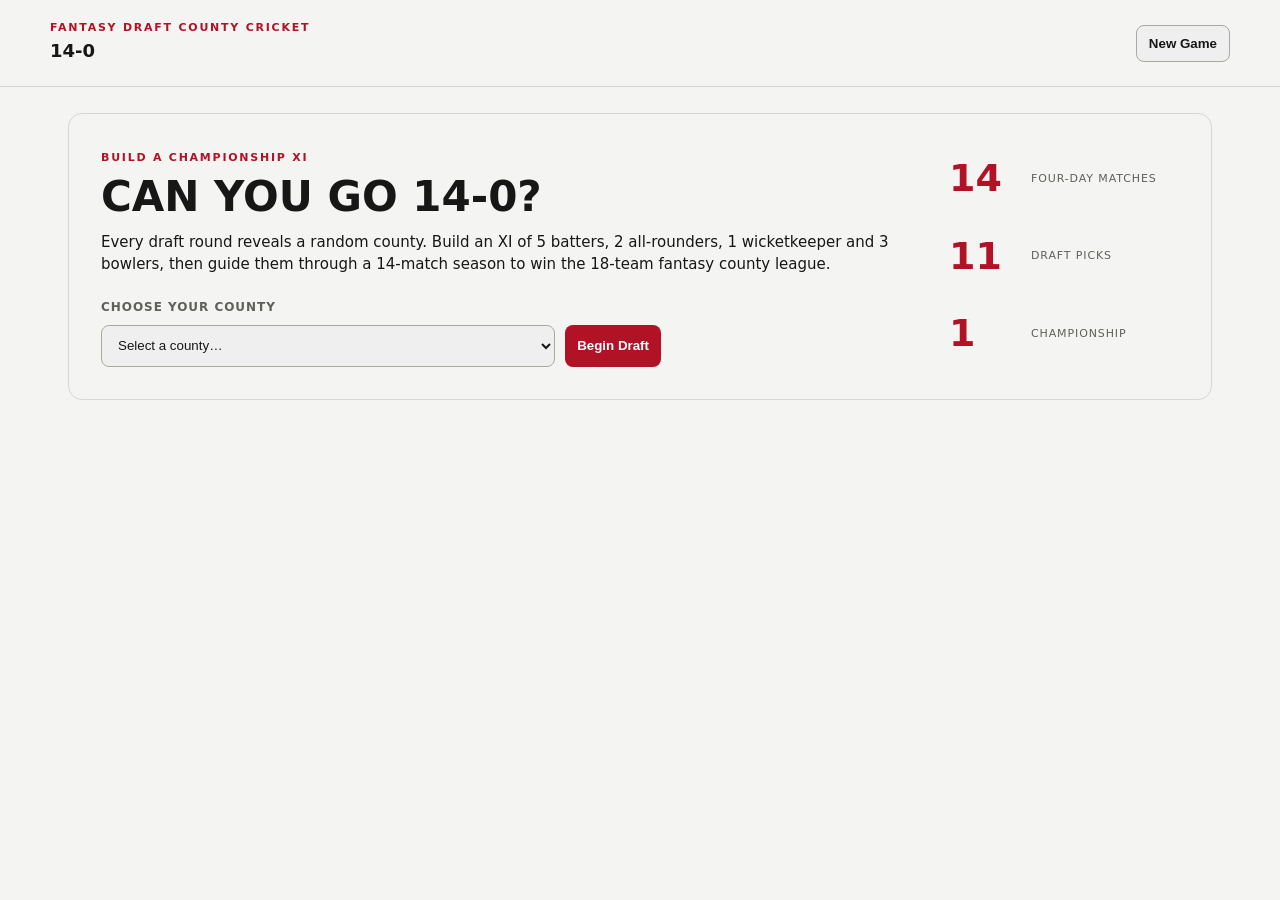
==== index.html @ 0d9f67fb "Add files via upload" ====
<!doctype html><html><head><meta charset="utf-8"><meta name="viewport" content="width=device-width,initial-scale=1"><title>14-0: Fantasy Draft County Cricket</title><link rel="stylesheet" href="style.css"></head>
<body><header><div><div class="eyebrow">FANTASY DRAFT COUNTY CRICKET</div><h1>14-0</h1></div><button id="reset">New Game</button></header>
<main>
<section id="setup" class="panel hero"><div><span class="kicker">BUILD A CHAMPIONSHIP XI</span><h2>CAN YOU GO 14-0?</h2><p>Every draft round reveals a random county. Build an XI of 5 batters, 2 all-rounders, 1 wicketkeeper and 3 bowlers, then guide them through a 14-match season to win the 18-team fantasy county league.</p><div class="franchise-picker"><label for="county">Choose your county</label><select id="county"></select><button class="primary" id="start">Begin Draft</button></div></div><div class="hero-stat"><b>14</b><span>FOUR-DAY MATCHES</span><b>11</b><span>DRAFT PICKS</span><b>1</b><span>CHAMPIONSHIP</span></div></section>

<section id="draft" class="hide">
<div class="topline"><div><span class="kicker">DRAFT ROOM</span><h2 id="draftRound"></h2></div><div id="quota"></div></div>
<div id="reveal" class="reveal"><small>YOUR COUNTY THIS ROUND</small><strong id="revealCounty">?</strong></div>
<div class="draft-grid"><div class="panel"><div class="filters"><input id="search" placeholder="Search player"><select id="role"><option value="ALL">All roles</option><option>BAT</option><option>AR</option><option>WK</option><option>BOWL</option></select></div><div id="players" class="cards"></div></div><div class="panel"><h3>Your XI</h3><div id="draftXI"></div></div></div>
</section>

<section id="season" class="hide">
<div class="dashboard-head"><div><span class="kicker">COUNTY CHAMPIONSHIP</span><h2 id="seasonTitle"></h2><div id="formStrip" class="formstrip"></div></div><div class="record-box"><span>POSITION</span><b id="position">–</b><span>POINTS</span><b id="points">0</b></div></div>
<div id="calendar" class="calendar"></div>
<div id="preMatch" class="panel prematch"></div><div id="seasonCompleteActions" class="season-complete-actions hide"><div><span class="kicker">SEASON COMPLETE</span><b>Review your fixtures, scorecards, table and records before continuing.</b></div><button class="primary" id="viewSummary">Next · Season Summary</button></div>
<div class="dashgrid"><div class="panel"><h3>Squad & selection</h3><p class="muted">Click two players to swap their batting-order positions. Form and BAT/BOWL ability affect match performance.</p><div id="squad"></div></div><div class="panel"><h3>Championship table</h3><div id="table"></div></div></div>
<div class="dashgrid"><div class="panel"><h3>Season leaders</h3><div class="twocol"><div><h4>Runs</h4><div id="bat"></div></div><div><h4>Wickets</h4><div id="bowl"></div></div></div></div><div class="panel"><h3>Season records</h3><div id="records"></div></div></div>
</section>

<section id="awards" class="hide panel awards"><span class="kicker">SEASON COMPLETE</span><h2 id="awardTitle"></h2><div id="awardGrid" class="awardgrid"></div><button class="primary" id="again">Start New Season</button></section>
</main>

<div id="scoreModal" class="modal hide"><div class="modal-card"><div class="modal-head"><div><span class="kicker">MATCH SCORECARD</span><h2 id="modalTitle"></h2></div><button id="closeModal">Close</button></div><div id="scorecard"></div></div></div>
<div id="revealModal" class="modal hide"><div class="result-reveal"><div id="dayReveal"></div><div id="resultReveal"></div><button id="continueResult" class="primary hide">Continue</button></div></div>
<script src="data.js"></script><script src="game.js"></script></body></html>
---- style.css ----
*{box-sizing:border-box}body{margin:0;background:#f4f4f2;color:#171717;font:15px/1.45 system-ui,-apple-system,Segoe UI,sans-serif}header{display:flex;justify-content:space-between;align-items:center;padding:20px max(20px,calc((100% - 1180px)/2));border-bottom:1px solid #d1d1ce;background:#171717fff;position:sticky;top:0;z-index:10}h1,h2,h3,h4,p{margin-top:0}h1{font-size:18px;margin:2px 0}.eyebrow,.kicker{font-size:11px;letter-spacing:.16em;color:#b11226;font-weight:800}main{max-width:1180px;margin:auto;padding:26px 18px 70px}.panel{background:#171717fff;border:1px solid #d7d7d3;border-radius:14px;padding:18px}.hero{display:grid;grid-template-columns:1fr 230px;gap:28px;padding:32px}.hero h2{font-size:42px;line-height:1;margin:8px 0 14px}.hero-stat{display:grid;grid-template-columns:70px 1fr;align-items:center;gap:12px}.hero-stat b{font-size:38px;color:#b11226}.hero-stat span{font-size:11px;letter-spacing:.08em;color:#5f5f5b}button,select,input{background:#171717fff;color:#171717;border:1px solid #a9a9a4;border-radius:8px;padding:10px 12px}button{cursor:pointer;font-weight:800}.primary{background:#b11226;color:#ffffff;border:0}.hide{display:none!important}.topline,.dashboard-head,.modal-head{display:flex;justify-content:space-between;align-items:flex-start;gap:15px}.reveal{text-align:center;margin:14px 0 18px;padding:18px;border:1px solid #d0d0cc;border-radius:14px;background:radial-gradient(circle,#f8f8f6,#ececea)}.reveal strong{display:block;font-size:38px;margin-top:4px}.draft-grid,.dashgrid{display:grid;grid-template-columns:1.4fr 1fr;gap:16px;margin-bottom:16px}.filters{display:flex;gap:8px;margin-bottom:12px}.cards{display:grid;grid-template-columns:repeat(2,1fr);gap:10px}.player-card{padding:14px;border:1px solid #d0d0cc;border-radius:12px;background:#ffffff}.player-card h3{margin-bottom:2px}.stats{display:flex;gap:8px;margin:10px 0}.stat{background:#f0f0ed;padding:5px 8px;border-radius:6px;font-size:12px}.trait{display:inline-block;border:1px solid #a9a9a4;border-radius:20px;padding:3px 7px;font-size:10px;color:#555552}.quota{display:flex;gap:6px;flex-wrap:wrap}.quota span{padding:6px 9px;border-radius:7px;background:#eeeeeb}.quota .done{background:#171717;color:#ffffff}.calendar{display:grid;grid-template-columns:repeat(7,1fr);gap:8px;margin:18px 0}.fixture{min-height:76px;padding:9px;border:1px solid #d1d1cd;border-radius:10px;background:#ffffff;font-size:11px}.fixture.current{outline:2px solid #b11226}.fixture.done{cursor:pointer}.fixture .res{font-size:20px;font-weight:900;display:block}.W{color:#137a35}.L{color:#b11226}.D{color:#8a6410}.prematch{display:grid;grid-template-columns:1.3fr .8fr .8fr auto;gap:14px;align-items:center;margin-bottom:16px}.bigfixture{font-size:23px;font-weight:900}.condition{font-size:12px;color:#686864}.record-box{display:grid;grid-template-columns:auto auto;gap:2px 10px;text-align:right}.record-box span{font-size:9px;color:#6c6c68}.record-box b{font-size:22px}.row{display:flex;justify-content:space-between;align-items:center;gap:8px;padding:8px;border-bottom:1px solid #ddddda}.selectrow{cursor:pointer}.selectrow.selected{outline:1px solid #b11226;background:#f5e8ea}.form{font-size:11px}.up{color:#137a35}.down{color:#b11226}.muted{color:#686864;font-size:12px}.trow{display:grid;grid-template-columns:28px 1fr 35px 35px 35px 45px;gap:5px;padding:6px;border-bottom:1px solid #ddddda}.trow.me{background:#f7e7e9}.head{font-size:10px;color:#6c6c68}.twocol{display:grid;grid-template-columns:1fr 1fr;gap:18px}.record{padding:9px;border-bottom:1px solid #ddddda}.modal{position:fixed;inset:0;background:#000c;z-index:30;padding:20px;overflow:auto}.modal-card{max-width:900px;margin:20px auto;background:#ffffff;border:1px solid #b9b9b4;border-radius:16px;padding:20px}.innings-card{margin:18px 0;border:1px solid #d2d2ce;border-radius:10px;overflow:hidden}.innings-title{display:flex;justify-content:space-between;background:#eeeeeb;padding:11px;font-weight:800}.score-row{display:grid;grid-template-columns:1fr 1.5fr 52px 42px 42px 55px;gap:7px;padding:7px 11px;border-top:1px solid #e0e0dc}.bowling-row{display:grid;grid-template-columns:1fr 55px 55px 55px 55px;gap:7px;padding:7px 11px;border-top:1px solid #e0e0dc}.section-label{padding:8px 11px;background:#171717;color:#ffffff;font-size:10px;font-weight:800}.result-banner{font-size:21px;font-weight:900;padding:14px;background:#f0f0ed;border-radius:10px}.potm{padding:12px;margin:10px 0;border:1px solid #a9a9a4;border-radius:9px}.result-reveal{max-width:650px;margin:15vh auto;text-align:center;background:#ffffff;border:1px solid #b9b9b4;border-radius:18px;padding:35px}.daycard{font-size:28px;font-weight:900;margin:12px}.finalresult{font-size:32px;font-weight:950;margin:20px}.awardgrid{display:grid;grid-template-columns:repeat(3,1fr);gap:12px;margin:20px 0}.award{background:#f2f2ef;border-radius:10px;padding:16px}.award b{display:block;font-size:20px;margin-top:5px}.awards{text-align:center}.awards h2{font-size:38px}.tag{font-size:10px;padding:3px 6px;border:1px solid #aaa9a4;border-radius:6px}@media(max-width:800px){.hero,.draft-grid,.dashgrid,.prematch{grid-template-columns:1fr}.calendar{grid-template-columns:repeat(2,1fr)}.cards{grid-template-columns:1fr}.hero h2{font-size:32px}.awardgrid{grid-template-columns:1fr}.score-row{grid-template-columns:1fr 42px 38px}.dismissal,.sr,.fours{display:none}}
.franchise-picker{display:grid;grid-template-columns:minmax(180px,1fr) auto;gap:10px;align-items:end;max-width:560px;margin-top:24px}
.franchise-picker label{grid-column:1/-1;display:block;margin:0 0 -2px;font-size:12px;font-weight:800;letter-spacing:.08em;text-transform:uppercase;color:#5f5f5b}
.franchise-picker select{width:100%;min-height:42px}
.franchise-picker button{min-height:42px;white-space:nowrap}
.fixture{position:relative;overflow:hidden}
.fixture>b{display:block;margin:5px 0 7px;color:#171717;font-size:13px;line-height:1.2}
.fixture small{display:block;color:#73736f;line-height:1.25}
.fixture .condition{display:block;color:#6b6b67;margin-top:6px}
.fixture.done{background:#171717fff}
.fixture.done .res{position:static;display:block;margin:5px 0 2px;font-size:23px;line-height:1;font-weight:950;text-shadow:none}
.fixture.done small:last-child{color:#73736f;font-size:10px}
.season-complete-actions{display:flex;justify-content:space-between;align-items:center;gap:18px;margin:-2px 0 16px;padding:16px 18px;background:#f0f0ed;border:1px solid #b9b9b4;border-radius:12px}
.season-complete-actions b{display:block;margin-top:4px}
@media(max-width:650px){.franchise-picker{grid-template-columns:1fr}.franchise-picker label{grid-column:auto}.season-complete-actions{align-items:stretch;flex-direction:column}.season-complete-actions button{width:100%}}

/* Cricket palette: whites, red-ball accents and black typography. Game logic unchanged. */
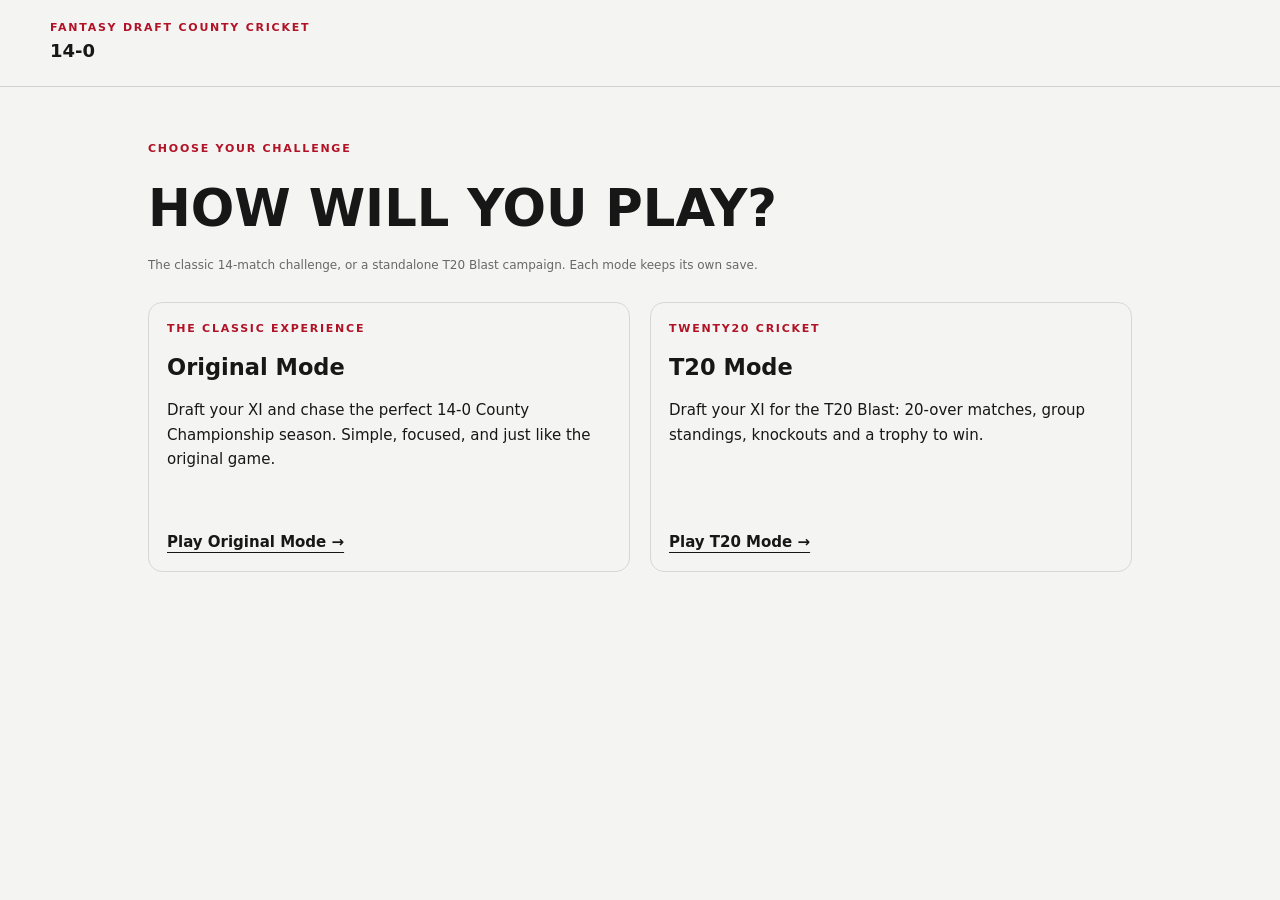
==== commit 384df81d: "Version 2 Changelog: - T20 Mode added - Mobile friendly interface created" ====
--- a/index.html
+++ b/index.html
@@ -1,26 +1 @@
-<!doctype html><html><head><meta charset="utf-8"><meta name="viewport" content="width=device-width,initial-scale=1"><title>14-0: Fantasy Draft County Cricket</title><link rel="stylesheet" href="style.css"></head>
-<body><header><div><div class="eyebrow">FANTASY DRAFT COUNTY CRICKET</div><h1>14-0</h1></div><button id="reset">New Game</button></header>
-<main>
-<section id="setup" class="panel hero"><div><span class="kicker">BUILD A CHAMPIONSHIP XI</span><h2>CAN YOU GO 14-0?</h2><p>Every draft round reveals a random county. Build an XI of 5 batters, 2 all-rounders, 1 wicketkeeper and 3 bowlers, then guide them through a 14-match season to win the 18-team fantasy county league.</p><div class="franchise-picker"><label for="county">Choose your county</label><select id="county"></select><button class="primary" id="start">Begin Draft</button></div></div><div class="hero-stat"><b>14</b><span>FOUR-DAY MATCHES</span><b>11</b><span>DRAFT PICKS</span><b>1</b><span>CHAMPIONSHIP</span></div></section>
-
-<section id="draft" class="hide">
-<div class="topline"><div><span class="kicker">DRAFT ROOM</span><h2 id="draftRound"></h2></div><div id="quota"></div></div>
-<div id="reveal" class="reveal"><small>YOUR COUNTY THIS ROUND</small><strong id="revealCounty">?</strong></div>
-<div class="draft-grid"><div class="panel"><div class="filters"><input id="search" placeholder="Search player"><select id="role"><option value="ALL">All roles</option><option>BAT</option><option>AR</option><option>WK</option><option>BOWL</option></select></div><div id="players" class="cards"></div></div><div class="panel"><h3>Your XI</h3><div id="draftXI"></div></div></div>
-</section>
-
-<section id="season" class="hide">
-<div class="dashboard-head"><div><span class="kicker">COUNTY CHAMPIONSHIP</span><h2 id="seasonTitle"></h2><div id="formStrip" class="formstrip"></div></div><div class="record-box"><span>POSITION</span><b id="position">–</b><span>POINTS</span><b id="points">0</b></div></div>
-<div id="calendar" class="calendar"></div>
-<div id="preMatch" class="panel prematch"></div><div id="seasonCompleteActions" class="season-complete-actions hide"><div><span class="kicker">SEASON COMPLETE</span><b>Review your fixtures, scorecards, table and records before continuing.</b></div><button class="primary" id="viewSummary">Next · Season Summary</button></div>
-<div class="dashgrid"><div class="panel"><h3>Squad & selection</h3><p class="muted">Click two players to swap their batting-order positions. Form and BAT/BOWL ability affect match performance.</p><div id="squad"></div></div><div class="panel"><h3>Championship table</h3><div id="table"></div></div></div>
-<div class="dashgrid"><div class="panel"><h3>Season leaders</h3><div class="twocol"><div><h4>Runs</h4><div id="bat"></div></div><div><h4>Wickets</h4><div id="bowl"></div></div></div></div><div class="panel"><h3>Season records</h3><div id="records"></div></div></div>
-</section>
-
-<section id="awards" class="hide panel awards"><span class="kicker">SEASON COMPLETE</span><h2 id="awardTitle"></h2><div id="awardGrid" class="awardgrid"></div><button class="primary" id="again">Start New Season</button></section>
-</main>
-
-<div id="scoreModal" class="modal hide"><div class="modal-card"><div class="modal-head"><div><span class="kicker">MATCH SCORECARD</span><h2 id="modalTitle"></h2></div><button id="closeModal">Close</button></div><div id="scorecard"></div></div></div>
-<div id="revealModal" class="modal hide"><div class="result-reveal"><div id="dayReveal"></div><div id="resultReveal"></div><button id="continueResult" class="primary hide">Continue</button></div></div>
-<script src="data.js"></script><script src="game.js"></script></body></html>
-
+<!doctype html><html lang="en"><head><meta charset="utf-8"><meta name="viewport" content="width=device-width,initial-scale=1"><title>14-0 · Choose Your Mode</title><link rel="stylesheet" href="style.css"><link rel="stylesheet" href="mobile.css"></head><body><header><div><div class="eyebrow">FANTASY DRAFT COUNTY CRICKET</div><h1>14-0</h1></div></header><main class="mode-home"><span class="kicker">CHOOSE YOUR CHALLENGE</span><h2>HOW WILL YOU PLAY?</h2><p class="muted">The classic 14-match challenge, or a standalone T20 Blast campaign. Each mode keeps its own save.</p><div class="mode-grid"><a class="panel mode-choice" href="original.html"><span class="kicker">THE CLASSIC EXPERIENCE</span><h2>Original Mode</h2><p>Draft your XI and chase the perfect 14-0 County Championship season. Simple, focused, and just like the original game.</p><span class="mode-action">Play Original Mode →</span></a><a class="panel mode-choice" href="t20.html"><span class="kicker">TWENTY20 CRICKET</span><h2>T20 Mode</h2><p>Draft your XI for the T20 Blast: 20-over matches, group standings, knockouts and a trophy to win.</p><span class="mode-action">Play T20 Mode →</span></a></div></main></body></html>
--- a/style.css
+++ b/style.css
@@ -15,3 +15,33 @@
 @media(max-width:650px){.franchise-picker{grid-template-columns:1fr}.franchise-picker label{grid-column:auto}.season-complete-actions{align-items:stretch;flex-direction:column}.season-complete-actions button{width:100%}}
 
 /* Cricket palette: whites, red-ball accents and black typography. Game logic unchanged. */
+
+/* Game-mode landing page and navigation */
+.mode-home{max-width:1020px;margin:50px auto;padding:0 18px}.mode-home>h2{font-size:clamp(2rem,5vw,3.2rem);margin:12px 0}.mode-home>.muted{margin-bottom:28px}.mode-grid{display:grid;grid-template-columns:repeat(2,minmax(0,1fr));gap:20px}.mode-choice{display:flex;flex-direction:column;gap:14px;text-decoration:none;color:inherit;min-height:270px;transition:transform .15s,border-color .15s}.mode-choice:hover,.mode-choice:focus-visible{transform:translateY(-3px);border-color:var(--accent,#a3cf79)}.mode-choice h2{margin:0}.mode-choice p{line-height:1.65;flex:1}.mode-action{font-weight:800;text-decoration:underline;text-underline-offset:5px}.mode-nav{display:flex;align-items:center;justify-content:space-between;gap:16px;padding:12px max(20px,calc((100vw - 1200px)/2));background:#14221c;color:#f4f4ef;font-size:.85rem;letter-spacing:.08em}.mode-nav a{color:inherit;text-decoration:none}.mode-nav a:hover{text-decoration:underline}@media(max-width:680px){.mode-grid{grid-template-columns:1fr}.mode-home{margin:25px auto}.mode-choice{min-height:220px}}
+
+/* Compact game navigation: no secondary top bar. */
+.header-actions{display:flex;align-items:center;gap:10px}
+@media(max-width:480px){.header-actions{gap:6px}.header-actions button{padding:8px}}
+
+/* T20-only inverse palette: dark surfaces, light typography, crisp red accents.
+   Scoped to T20 Mode so Original Mode and the main menu remain unchanged. */
+.t20-theme{background:#171717;color:#f4f4f2}
+.t20-theme header{background:#171717;border-bottom-color:#494949}
+.t20-theme .panel,.t20-theme .player-card,.t20-theme .fixture,.t20-theme .fixture.done,.t20-theme .modal-card,.t20-theme .result-reveal{background:#252525;color:#f4f4f2;border-color:#505050}
+.t20-theme .eyebrow,.t20-theme .kicker,.t20-theme .hero-stat b{color:#ff6474}
+.t20-theme button:not(.primary),.t20-theme select,.t20-theme input{background:#303030;color:#f4f4f2;border-color:#666}
+.t20-theme .primary{background:#e23a50;color:#fff}
+.t20-theme .stat,.t20-theme .quota span,.t20-theme .award,.t20-theme .season-complete-actions,.t20-theme .result-banner,.t20-theme .innings-title,.t20-theme .reveal{background:#333;color:#f4f4f2;border-color:#505050}
+.t20-theme .quota .done,.t20-theme .section-label{background:#f4f4f2;color:#171717}
+.t20-theme .trait,.t20-theme .tag,.t20-theme .potm{border-color:#777;color:#e0e0dc}
+.t20-theme .fixture>b,.t20-theme .fixture small,.t20-theme .fixture.done small:last-child,.t20-theme .fixture .condition{color:#e4e4df}
+.t20-theme .muted,.t20-theme .condition,.t20-theme .hero-stat span,.t20-theme .record-box span,.t20-theme .head,.t20-theme .franchise-picker label{color:#bcbcb6}
+.t20-theme .row,.t20-theme .trow,.t20-theme .record,.t20-theme .score-row,.t20-theme .bowling-row{border-bottom-color:#505050;border-top-color:#505050}
+.t20-theme .trow.me,.t20-theme .selectrow.selected{background:#472b32}
+.t20-theme .fixture.current{outline-color:#ff6474}
+.t20-theme .W,.t20-theme .up{color:#70db92}
+.t20-theme .L,.t20-theme .down{color:#ff7786}
+.t20-theme .D{color:#ffcb6b}
+.t20-theme .modal{background:#000d}
+.t20-theme .reveal{background:radial-gradient(circle,#383838,#252525)}
+.t20-theme .season-complete-actions{border:1px solid #505050}
--- a/mobile.css
+++ b/mobile.css
@@ -0,0 +1,59 @@
+/* Responsive layout shared by Original and T20 modes. */
+html{scroll-padding-top:78px;-webkit-text-size-adjust:100%}
+body{min-width:0;overflow-x:hidden}
+main,.panel,.draft-grid>*,.dashgrid>*,.twocol>*,.topline>*,.dashboard-head>*{min-width:0}
+button,select,input{font:inherit;max-width:100%}
+button{touch-action:manipulation;min-height:44px}
+input,select{min-height:44px}
+button:focus-visible,a:focus-visible,input:focus-visible,select:focus-visible,.selectrow:focus-visible{outline:3px solid #d95564;outline-offset:2px}
+.player-card h3,.row span,.record,.fixture,.bigfixture{overflow-wrap:anywhere}
+#table{max-width:100%;overflow-x:auto;-webkit-overflow-scrolling:touch}
+#table .trow{min-width:430px}
+.modal-card,.result-reveal{width:100%;max-width:900px}
+.innings-card{overflow-x:auto;-webkit-overflow-scrolling:touch}
+.score-row{min-width:520px}
+.bowling-row{min-width:420px}
+.modal{overscroll-behavior:contain}
+@media(max-width:800px){
+ header{padding:12px 16px;gap:10px}
+ main{padding:18px 12px 64px}
+ .panel{padding:14px}
+ .hero{padding:20px}
+ .hero-stat{grid-template-columns:65px 1fr;max-width:300px}
+ .topline,.dashboard-head{flex-wrap:wrap}
+ .record-box{margin-left:auto}
+ .filters{flex-wrap:wrap}
+ .filters input{flex:1 1 160px;min-width:0}
+ .filters select{flex:1 1 110px}
+ .prematch{gap:10px}
+ .prematch .primary{width:100%}
+ .modal{padding:10px}
+ .modal-card{margin:8px auto;padding:14px}
+ .result-reveal{margin:12vh auto;padding:22px 14px}
+ .twocol{gap:10px}
+ .score-row{grid-template-columns:1fr 1.5fr 52px 42px 42px 55px}
+ .score-row .dismissal,.score-row .sr,.score-row .fours{display:block}
+}
+@media(max-width:480px){
+ header h1{font-size:17px}
+ .eyebrow{font-size:9px;letter-spacing:.1em}
+ .hero h2{font-size:clamp(27px,9vw,36px)}
+ .calendar{grid-template-columns:repeat(2,minmax(0,1fr));gap:7px}
+ .fixture{min-height:92px;padding:9px 8px}
+ .fixture>b{font-size:12px}
+ .cards{grid-template-columns:1fr}
+ .twocol{grid-template-columns:1fr}
+ .mode-home{padding:0 12px}
+ .mode-choice{min-height:0}
+ .awardgrid{grid-template-columns:1fr}
+ .bigfixture{font-size:20px}
+ .daycard{font-size:22px}
+ .finalresult{font-size:25px}
+ .row{align-items:flex-start}
+ .row>span:last-child{flex-shrink:0}
+ .franchise-picker{grid-template-columns:1fr}
+ .franchise-picker button{width:100%}
+ .trow{font-size:12px}
+}
+@media(max-width:350px){.calendar{grid-template-columns:1fr}.header-actions button{font-size:12px}}
+@media(prefers-reduced-motion:reduce){*,*:before,*:after{scroll-behavior:auto!important;transition-duration:.01ms!important;animation-duration:.01ms!important}}
